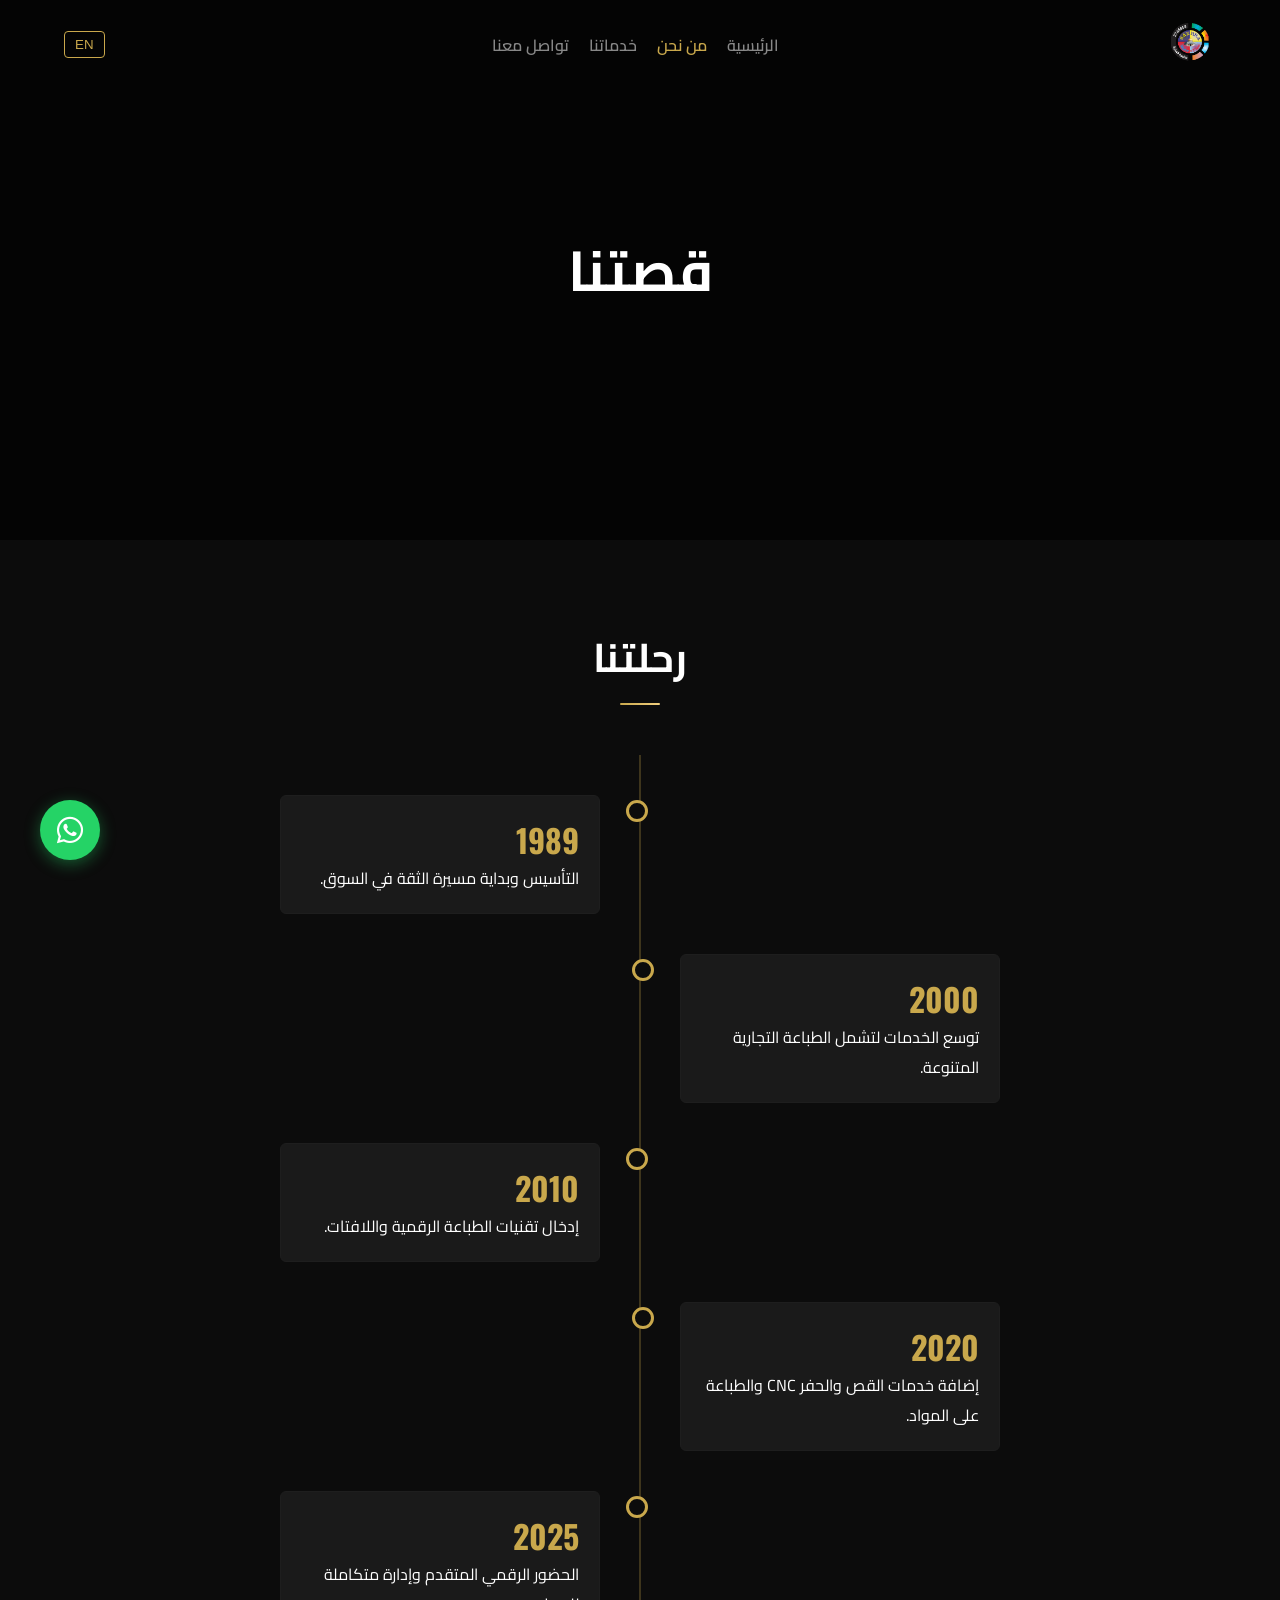
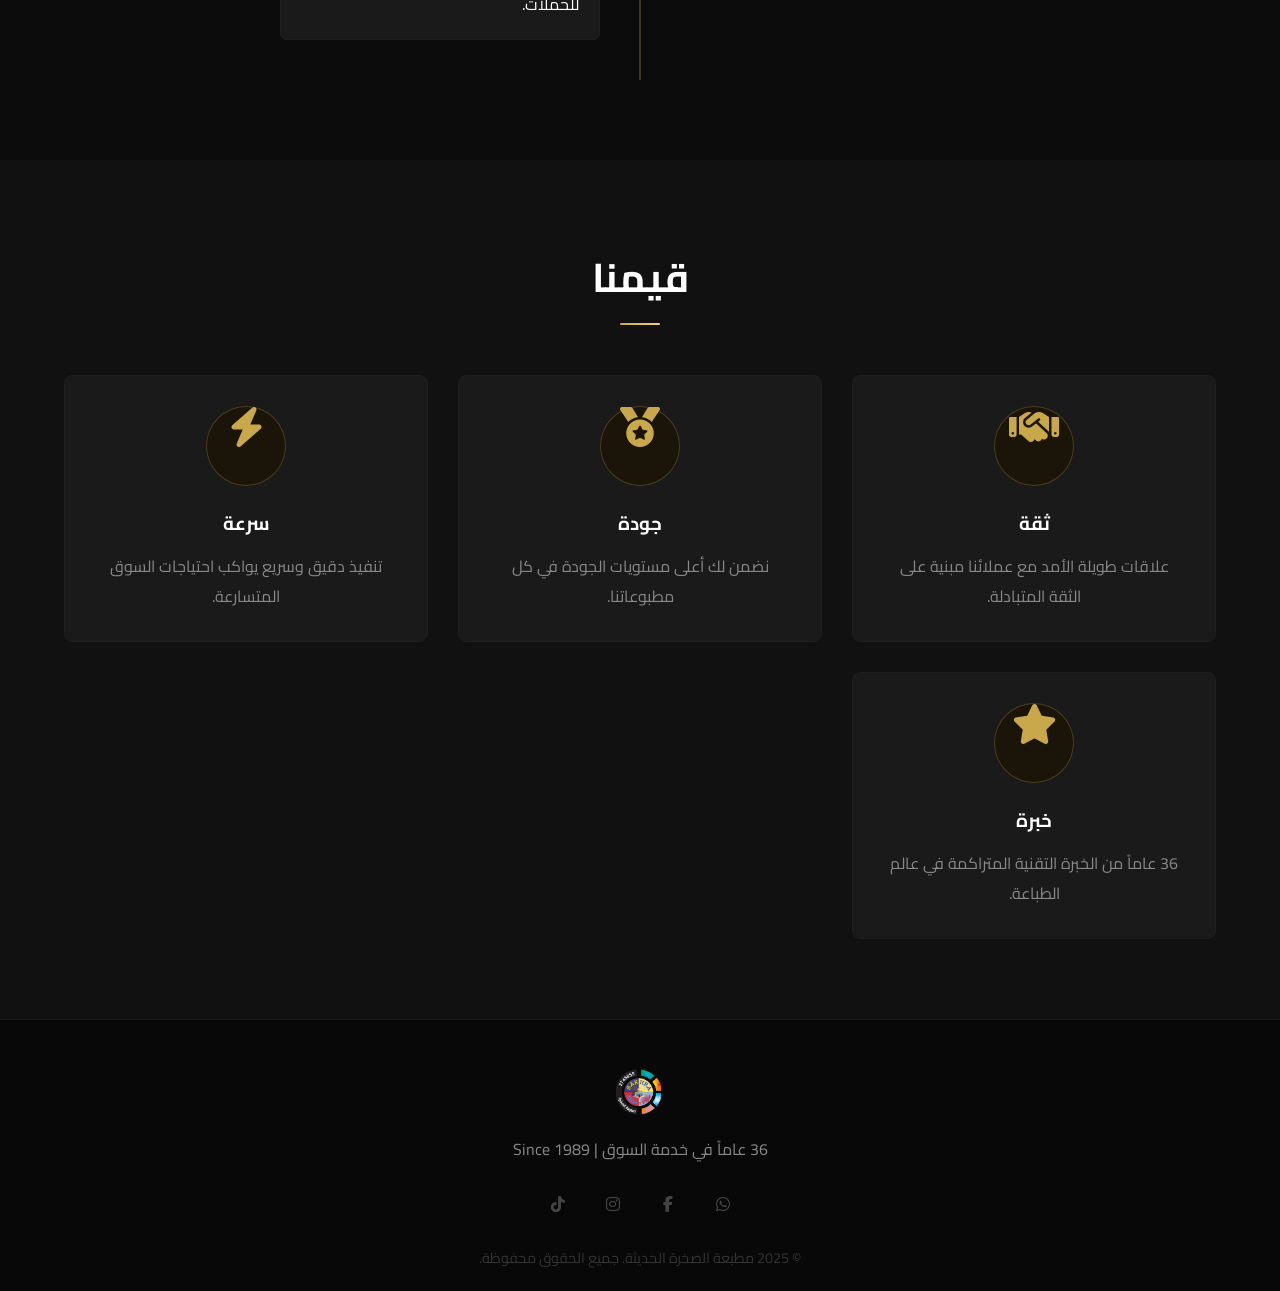
==== about.html @ 3d00925f "Initial commit - Sakhra Modern Press Website" ====
<!DOCTYPE html>
<html lang="ar" dir="rtl">

<head>
  <meta charset="UTF-8">
  <meta name="viewport" content="width=device-width, initial-scale=1.0">
  <title>من نحن | مطبعة الصخرة الحديثة</title>
  <link rel="stylesheet" href="style.css">
  <link rel="stylesheet" href="https://cdnjs.cloudflare.com/ajax/libs/font-awesome/6.4.0/css/all.min.css">
  <style>
    .hero-about {
      height: 60vh;
      background: linear-gradient(rgba(0, 0, 0, 0.7), rgba(0, 0, 0, 0.7)), url('https://via.placeholder.com/1920x800/1a1a1a/444?text=About+Us') no-repeat center/cover;
    }
  </style>
</head>

<body>

  <!-- Navbar -->
  <nav class="navbar">
    <a href="index.html" class="logo"><img src="logo.png" alt="Sakhra Modern Press" style="height: 50px;"></a>
    <ul class="nav-links" id="navLinks">
      <li><a href="index.html" data-i18n="nav_home">الرئيسية</a></li>
      <li><a href="about.html" class="active" data-i18n="nav_about">من نحن</a></li>
      <li><a href="services.html" data-i18n="nav_services">خدماتنا</a></li>
      <li><a href="contact.html" data-i18n="nav_contact">تواصل معنا</a></li>
    </ul>
    <div style="display:flex; gap:15px; align-items:center;">
      <button class="lang-toggle" id="langToggle">EN</button>
      <button class="hamburger" id="hamburger"><i class="fas fa-bars"></i></button>
    </div>
  </nav>

  <!-- Hero -->
  <header class="hero-about" style="display:flex; align-items:center; justify-content:center; text-align:center;">
    <h1 class="fade-in-up hero-about-title" data-i18n="about_title">قصتنا</h1>
  </header>

  <!-- Timeline Section -->
  <section class="section-padding">
    <h2 class="section-title fade-in-up" data-i18n="about_timeline_title">رحلتنا</h2>
    <div class="timeline">
      <div class="timeline-item left-timeline fade-in-up">
        <div class="timeline-content">
          <h3 style="color:var(--accent); font-family:var(--font-heading-en); font-size:2rem;">1989</h3>
          <p>التأسيس وبداية مسيرة الثقة في السوق.</p>
        </div>
      </div>
      <div class="timeline-item right-timeline fade-in-up">
        <div class="timeline-content">
          <h3 style="color:var(--accent); font-family:var(--font-heading-en); font-size:2rem;">2000</h3>
          <p>توسع الخدمات لتشمل الطباعة التجارية المتنوعة.</p>
        </div>
      </div>
      <div class="timeline-item left-timeline fade-in-up">
        <div class="timeline-content">
          <h3 style="color:var(--accent); font-family:var(--font-heading-en); font-size:2rem;">2010</h3>
          <p>إدخال تقنيات الطباعة الرقمية واللافتات.</p>
        </div>
      </div>
      <div class="timeline-item right-timeline fade-in-up">
        <div class="timeline-content">
          <h3 style="color:var(--accent); font-family:var(--font-heading-en); font-size:2rem;">2020</h3>
          <p>إضافة خدمات القص والحفر CNC والطباعة على المواد.</p>
        </div>
      </div>
      <div class="timeline-item left-timeline fade-in-up">
        <div class="timeline-content">
          <h3 style="color:var(--accent); font-family:var(--font-heading-en); font-size:2rem;">2025</h3>
          <p>الحضور الرقمي المتقدم وإدارة متكاملة للحملات.</p>
        </div>
      </div>
    </div>
  </section>

  <!-- Values Section -->
  <section class="section-padding" style="background-color: var(--bg-secondary);">
    <h2 class="section-title fade-in-up" data-i18n="about_v_title">قيمنا</h2>
    <div class="grid-cards">
      <div class="card fade-in-up">
        <i class="fas fa-handshake card-icon"></i>
        <h3>ثقة</h3>
        <p style="color:var(--text-secondary); margin-top:10px;">علاقات طويلة الأمد مع عملائنا مبنية على الثقة
          المتبادلة.</p>
      </div>
      <div class="card fade-in-up" style="animation-delay: 0.1s">
        <i class="fas fa-medal card-icon"></i>
        <h3>جودة</h3>
        <p style="color:var(--text-secondary); margin-top:10px;">نضمن لك أعلى مستويات الجودة في كل مطبوعاتنا.</p>
      </div>
      <div class="card fade-in-up" style="animation-delay: 0.2s">
        <i class="fas fa-bolt card-icon"></i>
        <h3>سرعة</h3>
        <p style="color:var(--text-secondary); margin-top:10px;">تنفيذ دقيق وسريع يواكب احتياجات السوق المتسارعة.</p>
      </div>
      <div class="card fade-in-up" style="animation-delay: 0.3s">
        <i class="fas fa-star card-icon"></i>
        <h3>خبرة</h3>
        <p style="color:var(--text-secondary); margin-top:10px;">36 عاماً من الخبرة التقنية المتراكمة في عالم الطباعة.
        </p>
      </div>
    </div>
  </section>

  <!-- Footer -->
  <footer>
    <img src="logo.png" alt="Sakhra Modern Press" style="height: 60px; margin-bottom: 5px;">
    <p data-i18n="footer_desc" style="color: var(--text-secondary);">36 عاماً في خدمة السوق | Since 1989</p>
    <div class="social-icons">
      <a href="#"><i class="fab fa-whatsapp"></i></a>
      <a href="#"><i class="fab fa-facebook-f"></i></a>
      <a href="#"><i class="fab fa-instagram"></i></a>
      <a href="#"><i class="fab fa-tiktok"></i></a>
    </div>
    <div class="copyright" data-i18n="footer_copy">© 2025 مطبعة الصخرة الحديثة. جميع الحقوق محفوظة.</div>
  </footer>

  <a href="https://wa.me/[WHATSAPP_NUMBER]" class="whatsapp-float" target="_blank">
    <i class="fab fa-whatsapp"></i>
  </a>

  <script src="script.js"></script>
</body>

</html>
---- style.css ----
@import url('https://fonts.googleapis.com/css2?family=Bebas+Neue&family=Cairo:wght@400;600;700&family=DM+Sans:wght@400;500;700&family=Oswald:wght@400;600&display=swap');

:root {
  /* Backgrounds */
  --bg-primary: #0C0C0C;
  --bg-surface: #111111;
  --bg-card: #1A1A1A;
  --bg-card-hover: #1F1E19;

  /* Borders */
  --border-default: #1E1E1E;
  --border-gold: #C9A84C44;
  --border-gold-hover: #C9A84C99;

  /* Gold System */
  --gold-primary: #C9A84C;
  --gold-light: #F2D080;
  --gold-dark: #9A7A2E;
  --gold-gradient: linear-gradient(135deg, #C9A84C, #F2D080);
  --gold-gradient-hover: linear-gradient(135deg, #D4B55A, #F7DC8A);
  --gold-glow: 0 0 24px rgba(201, 168, 76, 0.25);
  --gold-glow-strong: 0 0 40px rgba(201, 168, 76, 0.4);

  /* Text */
  --text-primary: #FFFFFF;
  --text-secondary: #888888;
  --text-muted: #444444;
  --text-gold: #C9A84C;
  --text-gold-light: #F2D080;

  /* WhatsApp Button */
  --whatsapp-bg: #25D366;
  --whatsapp-hover: #20BA5A;

  /* Transitions */
  --transition-fast: all 0.2s ease;
  --transition-smooth: all 0.35s cubic-bezier(0.4, 0, 0.2, 1);

  /* Shadows */
  --shadow-card: 0 4px 24px rgba(0, 0, 0, 0.6);
  --shadow-gold: 0 0 24px rgba(201, 168, 76, 0.25);

  /* Fonts */
  --font-arabic: 'Cairo', sans-serif;
  --font-heading: 'Bebas Neue', sans-serif;
  --font-body: 'DM Sans', sans-serif;
  --font-heading-en: 'Oswald', sans-serif;

  /* Legacy Aliases */
  --accent: #C9A84C;
  --bg-secondary: #111111;
  --border: #1E1E1E;
}

* {
  margin: 0;
  padding: 0;
  box-sizing: border-box;
}

body {
  background-color: var(--bg-primary);
  color: var(--text-primary);
  font-family: var(--font-arabic);
  direction: rtl; /* Default Arabic */
  transition: var(--transition-smooth);
  overflow-x: hidden;
}

body.ltr {
  direction: ltr;
  font-family: var(--font-body);
}

body.ltr h1, body.ltr h2, body.ltr h3, body.ltr h4, body.ltr .heading {
  font-family: var(--font-heading-en);
}

h1, h2, h3, h4 {
  font-weight: 700;
  color: var(--text-primary);
}

a {
  text-decoration: none;
  color: inherit;
}

ul {
  list-style: none;
}

/* Animations & Gold Effects */
.gold-text {
  background: var(--gold-gradient);
  -webkit-background-clip: text;
  -webkit-text-fill-color: transparent;
  background-clip: text;
}

@keyframes fadeInUp {
  from { opacity: 0; transform: translateY(30px); }
  to { opacity: 1; transform: translateY(0); }
}

.fade-in-up { opacity: 0; }
.fade-in-up.visible { animation: fadeInUp 0.8s forwards; }

@keyframes slideIn {
  from { transform: translateX(100%); }
  to { transform: translateX(0); }
}

body.ltr .slide-in-right { animation: slideInLeft 0.3s forwards; }
@keyframes slideInLeft {
  from { transform: translateX(-100%); }
  to { transform: translateX(0); }
}

/* Components */
.btn-primary {
  display: inline-block;
  background: var(--gold-gradient);
  color: #0C0C0C;
  padding: 12px 24px;
  border-radius: 4px;
  font-weight: 700;
  transition: var(--transition-smooth);
  border: none;
  cursor: pointer;
}

.btn-primary:hover {
  background: var(--gold-gradient-hover);
  box-shadow: var(--shadow-gold);
}

/* Navbar */
.navbar {
  position: fixed;
  top: 0;
  width: 100%;
  padding: 15px 5%;
  display: flex;
  justify-content: space-between;
  align-items: center;
  z-index: 1000;
  transition: var(--transition-smooth);
  background: transparent;
}

.navbar.scrolled {
  background-color: var(--bg-primary);
  border-bottom: 0.5px solid var(--border-default);
}

.navbar .logo {
  color: var(--text-primary);
}

.nav-links {
  display: flex;
  gap: 20px;
}

.nav-links a {
  font-size: 16px;
  font-weight: 600;
  color: var(--text-secondary);
  transition: var(--transition-fast);
}

.nav-links a:hover, .nav-links a.active {
  color: var(--gold-primary);
}

.lang-toggle {
  background: none;
  border: 0.5px solid var(--gold-primary);
  color: var(--gold-primary);
  padding: 5px 10px;
  cursor: pointer;
  border-radius: 4px;
  transition: var(--transition-fast);
}

.lang-toggle:hover {
  background: rgba(201, 168, 76, 0.1);
}

.hamburger {
  display: none;
  background: none;
  border: none;
  color: var(--text-primary);
  font-size: 24px;
  cursor: pointer;
}

/* Hero Section */
.hero {
  position: relative;
  min-height: 100vh;
  padding: 120px 0 50px;
  display: flex;
  align-items: center;
  justify-content: center;
  text-align: center;
  background: linear-gradient(rgba(0, 0, 0, 0.7), rgba(0, 0, 0, 0.7)), url('https://via.placeholder.com/1920x1080/1a1a1a/444?text=Press+Background') no-repeat center center/cover;
}
.hero::before {
  content: '';
  position: absolute;
  top: 0; left: 0; right: 0; bottom: 0;
  background: radial-gradient(circle at center, rgba(24, 21, 16, 0.8) 0%, rgba(12, 12, 12, 0.9) 100%);
  z-index: 1;
}

.hero-content {
  z-index: 2;
  max-width: 800px;
  padding: 0 20px;
  display: flex;
  flex-direction: column;
  align-items: center;
}

.hero-content .gold-accent-line {
  background: linear-gradient(90deg, var(--gold-primary), var(--gold-light));
  height: 2px;
  width: 40px;
  margin-bottom: 20px;
}

.hero h1 {
  font-size: 3.5rem;
  margin-bottom: 20px;
  color: var(--text-primary);
  font-weight: 700;
}

.hero p {
  font-size: 1.5rem;
  color: var(--text-secondary);
  margin-bottom: 30px;
}

body.ltr .hero h1 {
  font-family: var(--font-heading);
}

/* Shared Sections */
.section-padding {
  padding: 80px 5%;
}

.section-title {
  text-align: center;
  font-size: 2.5rem;
  margin-bottom: 50px;
  text-transform: uppercase;
  color: var(--text-primary);
  display: flex;
  flex-direction: column;
  align-items: center;
}

.section-title span {
  color: var(--gold-primary);
}

.section-title::after {
  content: '';
  display: block;
  width: 40px;
  height: 2px;
  background: var(--gold-gradient);
  margin-top: 8px;
  border-radius: 2px;
}

/* Grid Layouts & Cards */
.grid-cards {
  display: grid;
  grid-template-columns: repeat(auto-fit, minmax(280px, 1fr));
  gap: 30px;
}

.card, .service-card {
  background-color: var(--bg-card);
  border: 0.5px solid var(--border-default);
  border-radius: 8px;
  padding: 30px;
  transition: var(--transition-smooth);
  text-align: center;
  position: relative;
  overflow: hidden;
}

.card:hover, .service-card:hover {
  transform: translateY(-4px);
  border-color: var(--border-gold-hover);
  box-shadow: 0 8px 32px rgba(201, 168, 76, 0.12);
}

.card-icon {
  font-size: 40px;
  color: var(--gold-primary);
  margin: 0 auto 20px;
  background: #1a1508;
  border: 0.5px solid var(--border-gold);
  width: 80px;
  height: 80px;
  display: flex;
  align-items: center;
  justify-content: center;
  border-radius: 50%;
}

.card-icon-img {
  width: 80px;
  height: 80px;
  margin: 0 auto 20px;
  display: block;
  object-fit: contain;
  border-radius: 50%;
  border: 0.5px solid var(--border-gold);
  background-color: #1a1508;
  padding: 18px;
  transition: var(--transition-smooth);
}
.card:hover .card-icon-img, .service-card:hover .card-icon-img {
  box-shadow: 0 0 15px rgba(201, 168, 76, 0.2);
  border-color: var(--gold-light);
  transform: scale(1.1);
}

.card-title {
  font-size: 1.5rem;
  margin-bottom: 15px;
  color: var(--text-primary);
}

.card-desc {
  color: var(--text-secondary);
  margin-bottom: 20px;
}

.card-arrow {
  color: var(--gold-primary);
  font-size: 1.2rem;
}

/* Counter / Stats Section */
.counters {
  background-color: var(--bg-surface);
  display: flex;
  flex-wrap: wrap;
  justify-content: space-around;
  padding: 60px 5%;
  border-top: 0.5px solid var(--border-default);
  border-bottom: 0.5px solid var(--border-default);
}

.counter-box {
  text-align: center;
  margin: 15px;
  padding: 0 20px;
  border-right: 0.5px solid var(--border-default);
}
.counter-box:last-child {
  border-right: none;
}
body:not(.ltr) .counter-box {
  border-right: none;
  border-left: 0.5px solid var(--border-default);
}
body:not(.ltr) .counter-box:last-child {
  border-left: none;
}

.counter-num {
  font-size: 3rem;
  font-weight: 700;
  background: var(--gold-gradient);
  -webkit-background-clip: text;
  -webkit-text-fill-color: transparent;
  background-clip: text;
  display: block;
  font-family: var(--font-heading-en);
}

.counter-text {
  font-size: 1.1rem;
  color: var(--text-secondary);
}

/* Why Us Section */
.why-us {
  background-color: var(--bg-primary);
}

.features-list {
  display: flex;
  flex-wrap: wrap;
  gap: 20px;
  justify-content: center;
  margin-top: 40px;
}

.feature-item {
  display: flex;
  align-items: center;
  gap: 10px;
  font-size: 1.2rem;
  background: var(--bg-card);
  padding: 15px 30px;
  border-radius: 4px;
  border: 0.5px solid var(--border-default);
}

.feature-item i {
  color: var(--gold-primary);
}

/* Timeline */
.timeline {
  position: relative;
  max-width: 800px;
  margin: 0 auto;
  padding: 20px 0;
}
.timeline::before {
  content: '';
  position: absolute;
  width: 2px;
  background-color: var(--border-gold);
  top: 0;
  bottom: 0;
  left: 50%;
  transform: translateX(-50%);
  z-index: 0;
}
.timeline-item {
  padding: 20px 40px;
  position: relative;
  width: 50%;
  box-sizing: border-box;
  z-index: 1;
}
.timeline-item::after {
  content: '';
  position: absolute;
  width: 16px;
  height: 16px;
  background-color: var(--bg-primary);
  border: 3px solid var(--gold-primary);
  top: 25px;
  border-radius: 50%;
  z-index: 2;
}

/* Left half of the line */
.left-timeline {
  margin-right: auto;
  margin-left: 0;
  text-align: right;
}
.left-timeline::after {
  right: -8px;
}

/* Right half of the line */
.right-timeline {
  margin-left: auto;
  margin-right: 0;
  text-align: right;
}
.right-timeline::after {
  left: -8px;
}

body.ltr .left-timeline, body.ltr .right-timeline {
  text-align: left;
}

.timeline-content {
  background-color: var(--bg-card);
  padding: 20px;
  border-radius: 6px;
  border: 0.5px solid var(--border-default);
}

@media screen and (max-width: 768px) {
  .timeline::before { right: 24px; left: auto; transform: none; }
  .timeline-item { width: 100%; margin: 0; padding-right: 60px; padding-left: 20px; }
  .timeline-item::after { right: 16px; left: auto; }
  
  body.ltr .timeline::before { left: 24px; right: auto; transform: none; }
  body.ltr .timeline-item { padding-left: 60px; padding-right: 20px; }
  body.ltr .timeline-item::after { left: 16px; right: auto; }
}

/* Gallery Lightbox */
.gallery-grid {
  display: grid;
  grid-template-columns: repeat(auto-fit, minmax(250px, 1fr));
  gap: 15px;
}
.gallery-item {
  position: relative;
  cursor: pointer;
  overflow: hidden;
  border-radius: 6px;
  height: 250px;
}
.gallery-item img {
  width: 100%;
  height: 100%;
  object-fit: cover;
  transition: transform 0.3s;
}
.gallery-item::after {
  content: '';
  position: absolute;
  top: 0; left: 0; right: 0; bottom: 0;
  background: rgba(12, 12, 12, 0);
  transition: var(--transition-smooth);
}
.gallery-item:hover::after {
  background: rgba(12, 12, 12, 0.6);
}
.gallery-item:hover img {
  transform: scale(1.1);
}
.gallery-icon {
  position: absolute;
  top: 50%; left: 50%;
  transform: translate(-50%, -50%);
  color: var(--gold-primary);
  font-size: 2rem;
  opacity: 0;
  z-index: 2;
  transition: var(--transition-smooth);
}
.gallery-item:hover .gallery-icon {
  opacity: 1;
}

.lightbox {
  position: fixed;
  top: 0; left: 0; width: 100%; height: 100%;
  background: rgba(0, 0, 0, 0.95);
  display: none;
  justify-content: center;
  align-items: center;
  z-index: 2000;
}
.lightbox.active {
  display: flex;
}
.lightbox img {
  max-width: 90%;
  max-height: 90%;
  border-radius: 8px;
  border: 0.5px solid var(--border-default);
}
.lightbox-close {
  position: absolute;
  top: 20px;
  right: 30px;
  color: var(--text-primary);
  font-size: 40px;
  cursor: pointer;
}

/* CTA Banner Section */
.cta-banner {
  background: linear-gradient(135deg, #1a1508, #0f0e0a);
  border-top: 0.5px solid #C9A84C33;
  border-bottom: 0.5px solid #C9A84C33;
  text-align: center;
  padding: 60px 20px;
  color: var(--text-primary);
}
.cta-banner h2 { 
  margin-bottom: 20px; 
}
.cta-banner-accent {
  color: var(--gold-primary);
}
.cta-banner .btn-primary {
  background: var(--gold-gradient);
  color: #0C0C0C;
}
.cta-banner .btn-primary:hover {
  background: var(--gold-gradient-hover);
  box-shadow: var(--shadow-gold);
}

/* Footer */
footer {
  background-color: #080808;
  border-top: 0.5px solid #1A1A1A;
  padding: 40px 5% 20px;
  text-align: center;
}
footer .brand-name {
  color: var(--gold-primary);
  font-size: 1.5rem;
  font-weight: bold;
  margin-bottom: 10px;
}
footer .tagline {
  color: var(--text-muted);
}
.social-icons {
  margin: 20px 0;
  display: flex;
  gap: 15px;
  justify-content: center;
}
.social-icons a {
  display: inline-block;
  width: 40px;
  height: 40px;
  background-color: transparent;
  border-radius: 50%;
  line-height: 40px;
  color: var(--text-muted);
  transition: var(--transition-fast);
}
.social-icons a:hover {
  color: var(--gold-primary);
}
.copyright {
  color: #333333;
  margin-top: 20px;
  font-size: 0.9rem;
}

/* Contact Page */
.contact-container {
  display: flex;
  flex-wrap: wrap;
  gap: 40px;
}
.contact-info {
  flex: 1;
  min-width: 300px;
  display: flex;
  flex-direction: column;
  gap: 20px;
}
.contact-item {
  background: var(--bg-card);
  padding: 20px;
  border-radius: 8px;
  display: flex;
  align-items: center;
  gap: 15px;
  border: 0.5px solid var(--border-default);
}
.contact-item i {
  font-size: 24px;
  color: var(--gold-primary);
}
.contact-map {
  flex: 2;
  min-width: 300px;
}

/* WhatsApp Floating */
@keyframes pulse {
  0% { box-shadow: 0 0 0 0 rgba(37, 211, 102, 0.4); }
  70% { box-shadow: 0 0 0 12px rgba(37, 211, 102, 0); }
  100% { box-shadow: 0 0 0 0 rgba(37, 211, 102, 0); }
}

.whatsapp-float {
  position: fixed;
  width: 60px;
  height: 60px;
  bottom: 40px;
  left: 40px;
  background-color: var(--whatsapp-bg);
  color: #FFF;
  border-radius: 50px;
  text-align: center;
  font-size: 30px;
  box-shadow: 0 4px 16px rgba(37, 211, 102, 0.4);
  z-index: 1000;
  display: flex;
  justify-content: center;
  align-items: center;
  animation: pulse 2s infinite;
  transition: var(--transition-fast);
}
.whatsapp-float:hover {
  background-color: var(--whatsapp-hover);
  color: white;
}
body.ltr .whatsapp-float {
  left: auto;
  right: 40px;
}

/* Mobile Nav */
@media (max-width: 768px) {
  .nav-links {
    position: fixed;
    top: 0;
    right: -100%;
    width: 250px;
    height: 100vh;
    background-color: var(--bg-card);
    flex-direction: column;
    padding-top: 80px;
    padding-left: 20px;
    padding-right: 20px;
    transition: right 0.3s ease;
    border-left: 0.5px solid var(--border-default);
  }
  body.ltr .nav-links {
    right: auto;
    left: -100%;
    border-left: none;
    border-right: 0.5px solid var(--border-default);
    transition: left 0.3s ease;
  }
  .nav-links.active {
    right: 0;
  }
  body.ltr .nav-links.active {
    left: 0;
  }
  .hamburger {
    display: block;
    z-index: 1001; /* Above nav menu */
  }
}

/* Scroll Progress Bar */
#scroll-progress {
  position: fixed;
  top: 0;
  left: 0;
  width: 0%;
  height: 3px;
  background: var(--gold-gradient);
  z-index: 9999;
  transition: width 0.1s linear;
  box-shadow: 0 0 8px rgba(201, 168, 76, 0.6);
}

/* Back to Top Button */
#back-to-top {
  position: fixed;
  bottom: 110px;
  left: 40px;
  width: 46px;
  height: 46px;
  background: var(--gold-gradient);
  color: #0C0C0C;
  border: none;
  border-radius: 50%;
  font-size: 20px;
  cursor: pointer;
  display: flex;
  align-items: center;
  justify-content: center;
  opacity: 0;
  visibility: hidden;
  transition: var(--transition-smooth);
  z-index: 999;
  box-shadow: var(--shadow-gold);
}

#back-to-top.visible {
  opacity: 1;
  visibility: visible;
}

#back-to-top:hover {
  transform: translateY(-3px);
  box-shadow: var(--gold-glow-strong);
}

body.ltr #back-to-top {
  left: auto;
  right: 40px;
}

/* Loading Screen */
#loader {
  position: fixed;
  top: 0;
  left: 0;
  width: 100%;
  height: 100%;
  background: var(--bg-primary);
  display: flex;
  flex-direction: column;
  align-items: center;
  justify-content: center;
  z-index: 99999;
  transition: opacity 0.5s ease, visibility 0.5s ease;
}

#loader.hidden {
  opacity: 0;
  visibility: hidden;
}

.loader-title {
  font-family: var(--font-heading-en);
  font-size: 2.5rem;
  letter-spacing: 0.2em;
  background: var(--gold-gradient);
  -webkit-background-clip: text;
  -webkit-text-fill-color: transparent;
  background-clip: text;
  margin-bottom: 20px;
}

.loader-bar-container {
  width: 200px;
  height: 2px;
  background: var(--border-default);
  border-radius: 2px;
  overflow: hidden;
}

.loader-bar {
  height: 100%;
  width: 0%;
  background: var(--gold-gradient);
  animation: loadBar 1.2s ease forwards;
  border-radius: 2px;
}

@keyframes loadBar {
  0%   { width: 0%; }
  60%  { width: 80%; }
  100% { width: 100%; }
}

.loader-sub {
  font-size: 0.75rem;
  color: var(--text-muted);
  margin-top: 12px;
  letter-spacing: 0.15em;
  text-transform: uppercase;
}

/* Custom Responsive Fixes */
.hero-logo {
  max-width: 250px;
  height: auto;
  margin-bottom: 30px;
  filter: drop-shadow(0 0 24px rgba(201, 168, 76, 0.4));
  display: block;
}

.hero-about-title {
  font-size: 3.5rem;
  color: #fff;
  margin: 0;
}

@media (max-width: 1024px) {
  .hero h1 { font-size: 2.8rem; }
  .hero-about-title { font-size: 2.8rem; }
}

@media (max-width: 768px) {
  .hero h1 { font-size: 2.2rem; }
  .hero p { font-size: 1.1rem; }
  .hero-about-title { font-size: 2.2rem; }
  .section-title { font-size: 2rem; }
  .hero-logo { max-width: 180px; }
  .counters { flex-direction: column; gap: 0; }
  .counter-box { margin: 15px 0; border: none !important; border-bottom: 0.5px solid var(--border-default) !important; padding-bottom: 15px; }
  .counter-box:last-child { border-bottom: none !important; margin-bottom: 0; padding-bottom: 0; }
  .navbar { padding: 10px 5%; }
  .navbar .logo img { height: 40px !important; }
}

@media (max-width: 480px) {
  .hero h1 { font-size: 1.8rem; }
  .hero-about-title { font-size: 1.8rem; }
  .section-padding { padding: 50px 5%; }
  .hero-logo { max-width: 140px; }
}
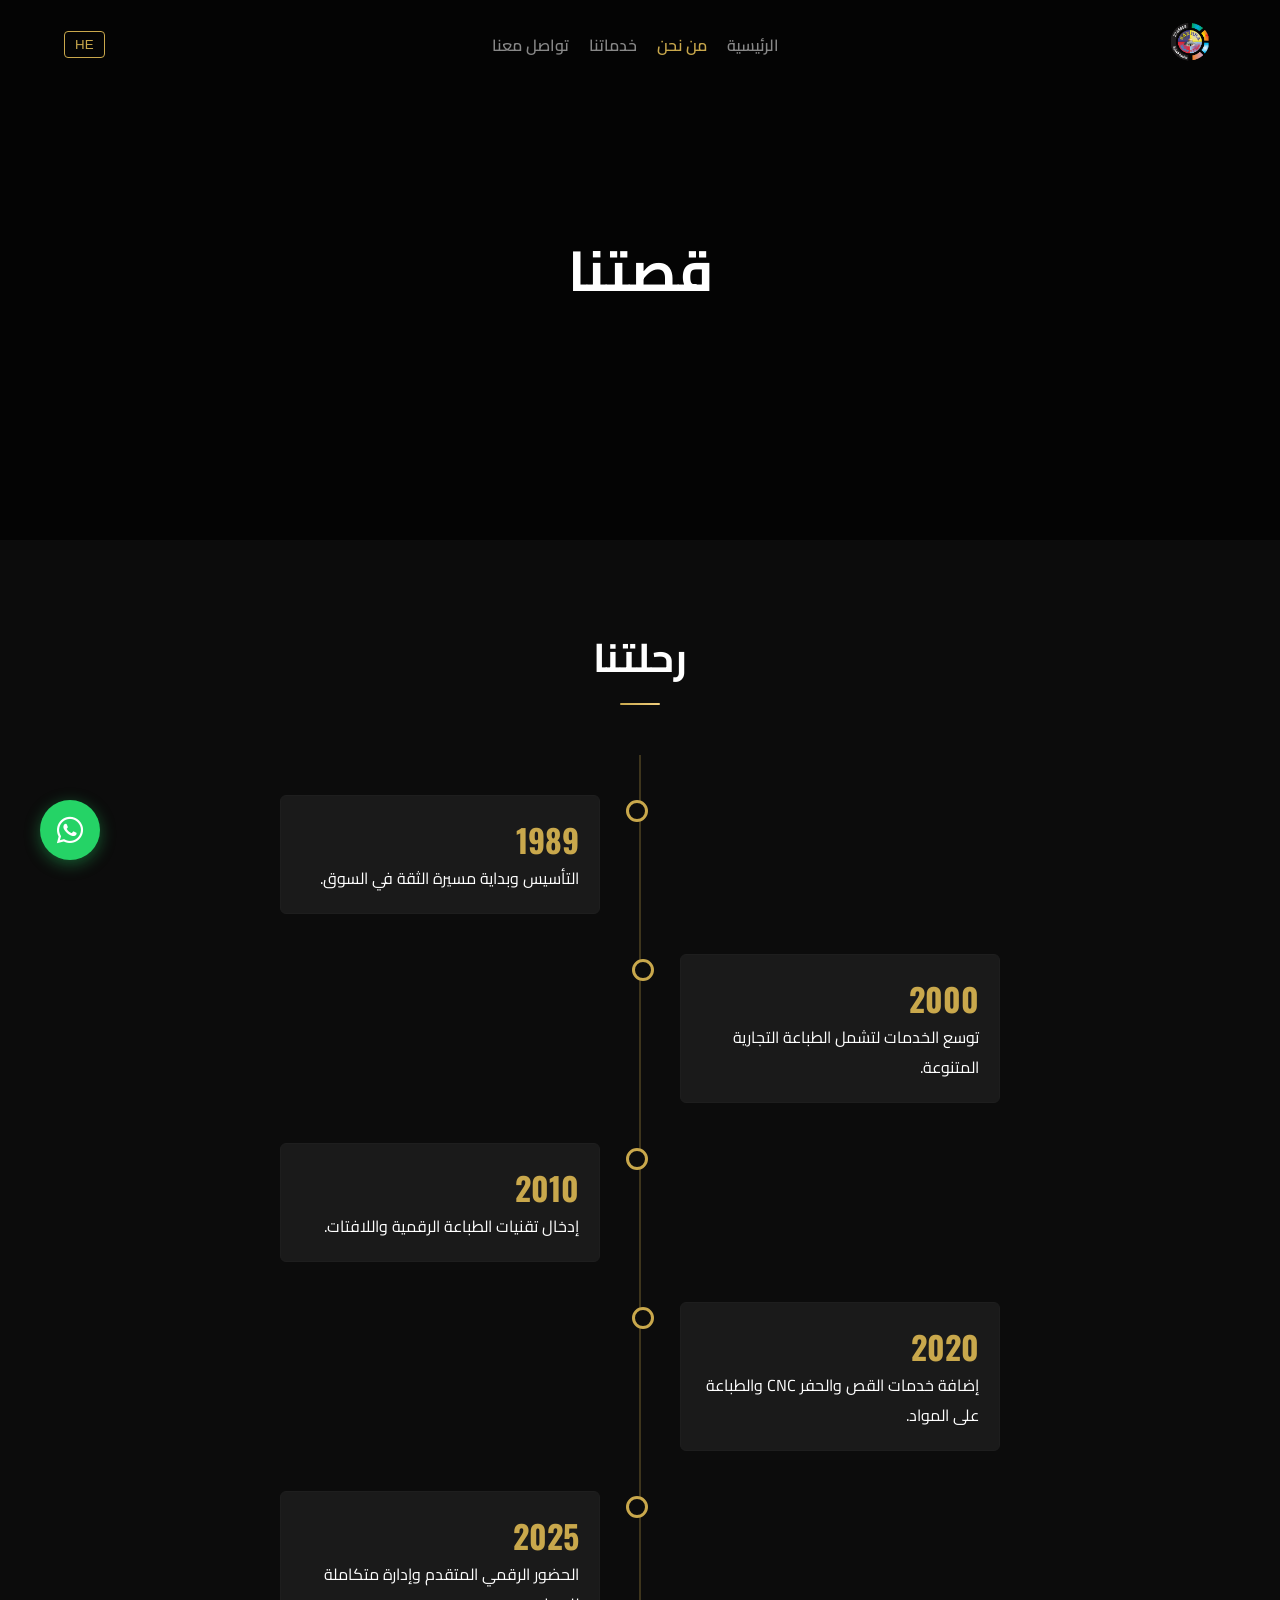
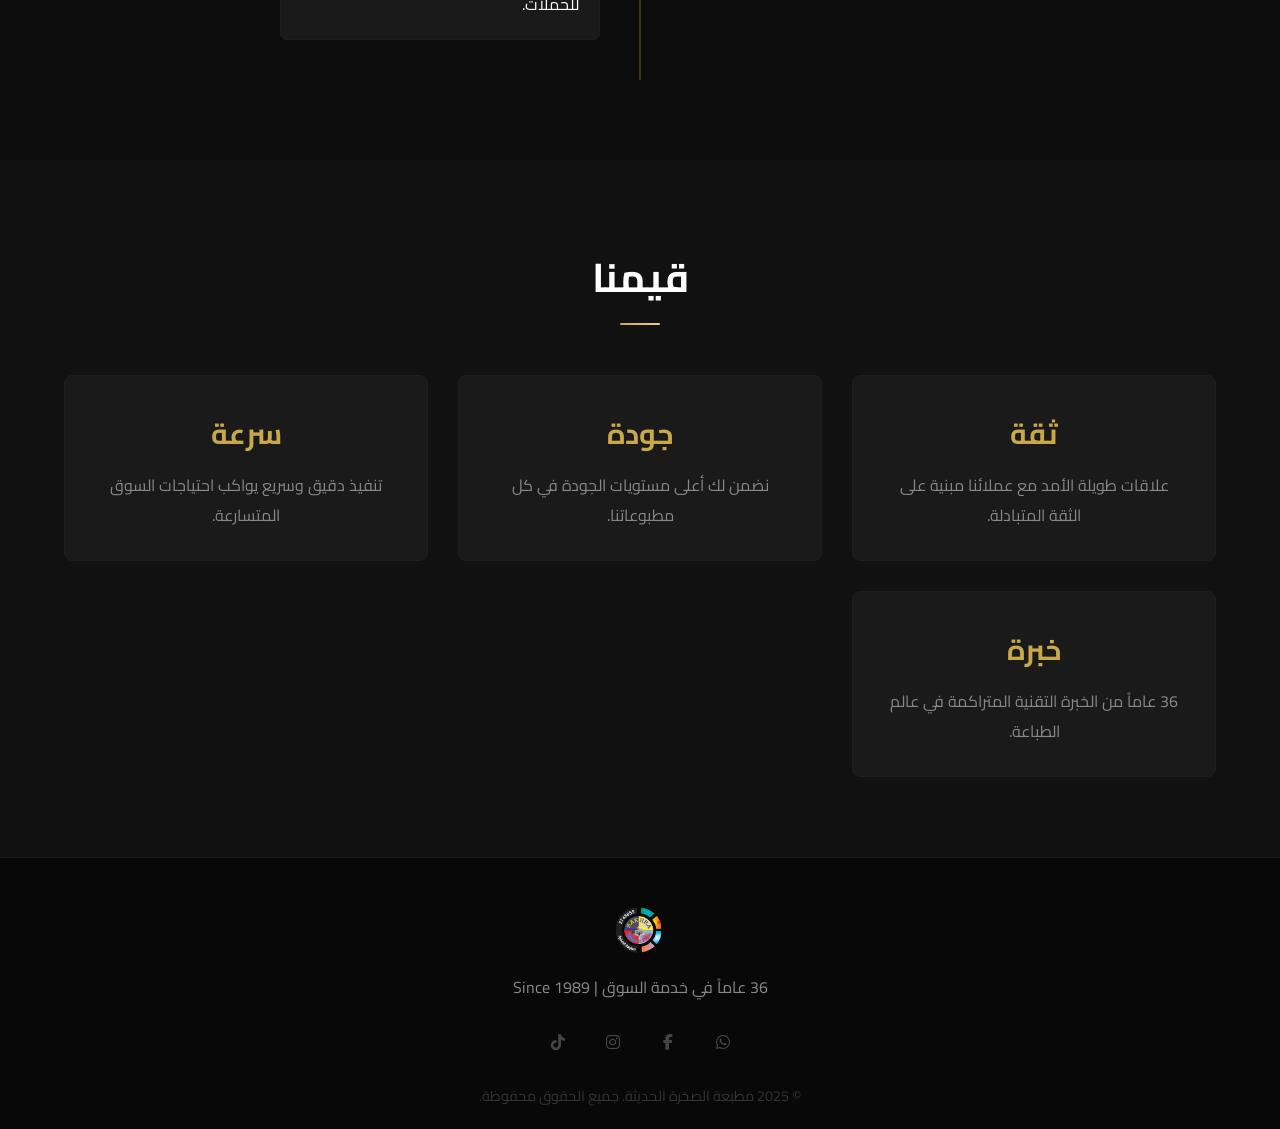
==== commit d28a9e64: "Initial commit - Sakhra Modern Press website" ====
--- a/about.html
+++ b/about.html
@@ -27,7 +27,7 @@
       <li><a href="contact.html" data-i18n="nav_contact">تواصل معنا</a></li>
     </ul>
     <div style="display:flex; gap:15px; align-items:center;">
-      <button class="lang-toggle" id="langToggle">EN</button>
+      <button class="lang-toggle" id="langToggle">HE</button>
       <button class="hamburger" id="hamburger"><i class="fas fa-bars"></i></button>
     </div>
   </nav>
@@ -44,31 +44,31 @@
       <div class="timeline-item left-timeline fade-in-up">
         <div class="timeline-content">
           <h3 style="color:var(--accent); font-family:var(--font-heading-en); font-size:2rem;">1989</h3>
-          <p>التأسيس وبداية مسيرة الثقة في السوق.</p>
+          <p data-i18n="about_time_1989">التأسيس وبداية مسيرة الثقة في السوق.</p>
         </div>
       </div>
       <div class="timeline-item right-timeline fade-in-up">
         <div class="timeline-content">
           <h3 style="color:var(--accent); font-family:var(--font-heading-en); font-size:2rem;">2000</h3>
-          <p>توسع الخدمات لتشمل الطباعة التجارية المتنوعة.</p>
+          <p data-i18n="about_time_2000">توسع الخدمات لتشمل الطباعة التجارية المتنوعة.</p>
         </div>
       </div>
       <div class="timeline-item left-timeline fade-in-up">
         <div class="timeline-content">
           <h3 style="color:var(--accent); font-family:var(--font-heading-en); font-size:2rem;">2010</h3>
-          <p>إدخال تقنيات الطباعة الرقمية واللافتات.</p>
+          <p data-i18n="about_time_2010">إدخال تقنيات الطباعة الرقمية واللافتات.</p>
         </div>
       </div>
       <div class="timeline-item right-timeline fade-in-up">
         <div class="timeline-content">
           <h3 style="color:var(--accent); font-family:var(--font-heading-en); font-size:2rem;">2020</h3>
-          <p>إضافة خدمات القص والحفر CNC والطباعة على المواد.</p>
+          <p data-i18n="about_time_2020">إضافة خدمات القص والحفر CNC والطباعة على المواد.</p>
         </div>
       </div>
       <div class="timeline-item left-timeline fade-in-up">
         <div class="timeline-content">
           <h3 style="color:var(--accent); font-family:var(--font-heading-en); font-size:2rem;">2025</h3>
-          <p>الحضور الرقمي المتقدم وإدارة متكاملة للحملات.</p>
+          <p data-i18n="about_time_2025">الحضور الرقمي المتقدم وإدارة متكاملة للحملات.</p>
         </div>
       </div>
     </div>
@@ -79,26 +79,20 @@
     <h2 class="section-title fade-in-up" data-i18n="about_v_title">قيمنا</h2>
     <div class="grid-cards">
       <div class="card fade-in-up">
-        <i class="fas fa-handshake card-icon"></i>
-        <h3>ثقة</h3>
-        <p style="color:var(--text-secondary); margin-top:10px;">علاقات طويلة الأمد مع عملائنا مبنية على الثقة
-          المتبادلة.</p>
+        <h3 data-i18n="about_val_trust_t" style="color: var(--gold-primary); font-size: 1.8rem; margin-bottom: 10px;">ثقة</h3>
+        <p style="color:var(--text-secondary);" data-i18n="about_val_trust_d">علاقات طويلة الأمد مع عملائنا مبنية على الثقة المتبادلة.</p>
       </div>
       <div class="card fade-in-up" style="animation-delay: 0.1s">
-        <i class="fas fa-medal card-icon"></i>
-        <h3>جودة</h3>
-        <p style="color:var(--text-secondary); margin-top:10px;">نضمن لك أعلى مستويات الجودة في كل مطبوعاتنا.</p>
+        <h3 data-i18n="about_val_quality_t" style="color: var(--gold-primary); font-size: 1.8rem; margin-bottom: 10px;">جودة</h3>
+        <p style="color:var(--text-secondary);" data-i18n="about_val_quality_d">نضمن لك أعلى مستويات الجودة في كل مطبوعاتنا.</p>
       </div>
       <div class="card fade-in-up" style="animation-delay: 0.2s">
-        <i class="fas fa-bolt card-icon"></i>
-        <h3>سرعة</h3>
-        <p style="color:var(--text-secondary); margin-top:10px;">تنفيذ دقيق وسريع يواكب احتياجات السوق المتسارعة.</p>
+        <h3 data-i18n="about_val_speed_t" style="color: var(--gold-primary); font-size: 1.8rem; margin-bottom: 10px;">سرعة</h3>
+        <p style="color:var(--text-secondary);" data-i18n="about_val_speed_d">تنفيذ دقيق وسريع يواكب احتياجات السوق المتسارعة.</p>
       </div>
       <div class="card fade-in-up" style="animation-delay: 0.3s">
-        <i class="fas fa-star card-icon"></i>
-        <h3>خبرة</h3>
-        <p style="color:var(--text-secondary); margin-top:10px;">36 عاماً من الخبرة التقنية المتراكمة في عالم الطباعة.
-        </p>
+        <h3 data-i18n="about_val_exp_t" style="color: var(--gold-primary); font-size: 1.8rem; margin-bottom: 10px;">خبرة</h3>
+        <p style="color:var(--text-secondary);" data-i18n="about_val_exp_d">36 عاماً من الخبرة التقنية المتراكمة في عالم الطباعة.</p>
       </div>
     </div>
   </section>
--- a/style.css
+++ b/style.css
@@ -206,7 +206,7 @@
   align-items: center;
   justify-content: center;
   text-align: center;
-  background: linear-gradient(rgba(0, 0, 0, 0.7), rgba(0, 0, 0, 0.7)), url('https://via.placeholder.com/1920x1080/1a1a1a/444?text=Press+Background') no-repeat center center/cover;
+  background: linear-gradient(rgba(0, 0, 0, 0.75), rgba(0, 0, 0, 0.75)), url('hero_bg.png') no-repeat center center/cover;
 }
 .hero::before {
   content: '';
@@ -318,21 +318,21 @@
 }
 
 .card-icon-img {
-  width: 80px;
-  height: 80px;
+  width: 100%;
+  height: 180px;
   margin: 0 auto 20px;
   display: block;
-  object-fit: contain;
-  border-radius: 50%;
+  object-fit: cover;
+  border-radius: 6px;
   border: 0.5px solid var(--border-gold);
-  background-color: #1a1508;
-  padding: 18px;
+  background-color: transparent;
+  padding: 0;
   transition: var(--transition-smooth);
 }
 .card:hover .card-icon-img, .service-card:hover .card-icon-img {
-  box-shadow: 0 0 15px rgba(201, 168, 76, 0.2);
+  box-shadow: 0 0 15px rgba(201, 168, 76, 0.25);
   border-color: var(--gold-light);
-  transform: scale(1.1);
+  transform: scale(1.03);
 }
 
 .card-title {
@@ -503,21 +503,63 @@
 
 /* Gallery Lightbox */
 .gallery-grid {
-  display: grid;
-  grid-template-columns: repeat(auto-fit, minmax(250px, 1fr));
-  gap: 15px;
+  column-count: 3;
+  column-gap: 15px;
+  width: 100%;
+}
+@media (max-width: 900px) {
+  .gallery-grid {
+    column-count: 2;
+  }
+}
+@media (max-width: 600px) {
+  .gallery-grid {
+    column-count: 1;
+  }
 }
 .gallery-item {
+  break-inside: avoid;
+  margin-bottom: 15px;
   position: relative;
   cursor: pointer;
   overflow: hidden;
   border-radius: 6px;
-  height: 250px;
+  transition: opacity 0.3s ease, transform 0.3s ease;
+  border: 1px solid var(--border-default);
+  background: var(--bg-card);
+}
+
+/* Filter Buttons System */
+.filter-container {
+  display: flex;
+  flex-wrap: wrap;
+  justify-content: center;
+  gap: 10px;
+  margin: 30px auto;
+  max-width: 1000px;
+  padding: 0 15px;
+}
+.filter-btn {
+  background: var(--bg-card);
+  color: var(--text-secondary);
+  border: 1px solid var(--border-default);
+  padding: 8px 20px;
+  border-radius: 30px;
+  cursor: pointer;
+  font-family: var(--font-arabic);
+  font-size: 0.95rem;
+  transition: var(--transition-smooth);
+}
+.filter-btn:hover, .filter-btn.active {
+  background: var(--gold-gradient);
+  color: var(--bg-primary);
+  border-color: transparent;
+  box-shadow: var(--gold-glow);
 }
 .gallery-item img {
   width: 100%;
-  height: 100%;
-  object-fit: cover;
+  height: auto;
+  display: block;
   transition: transform 0.3s;
 }
 .gallery-item::after {
